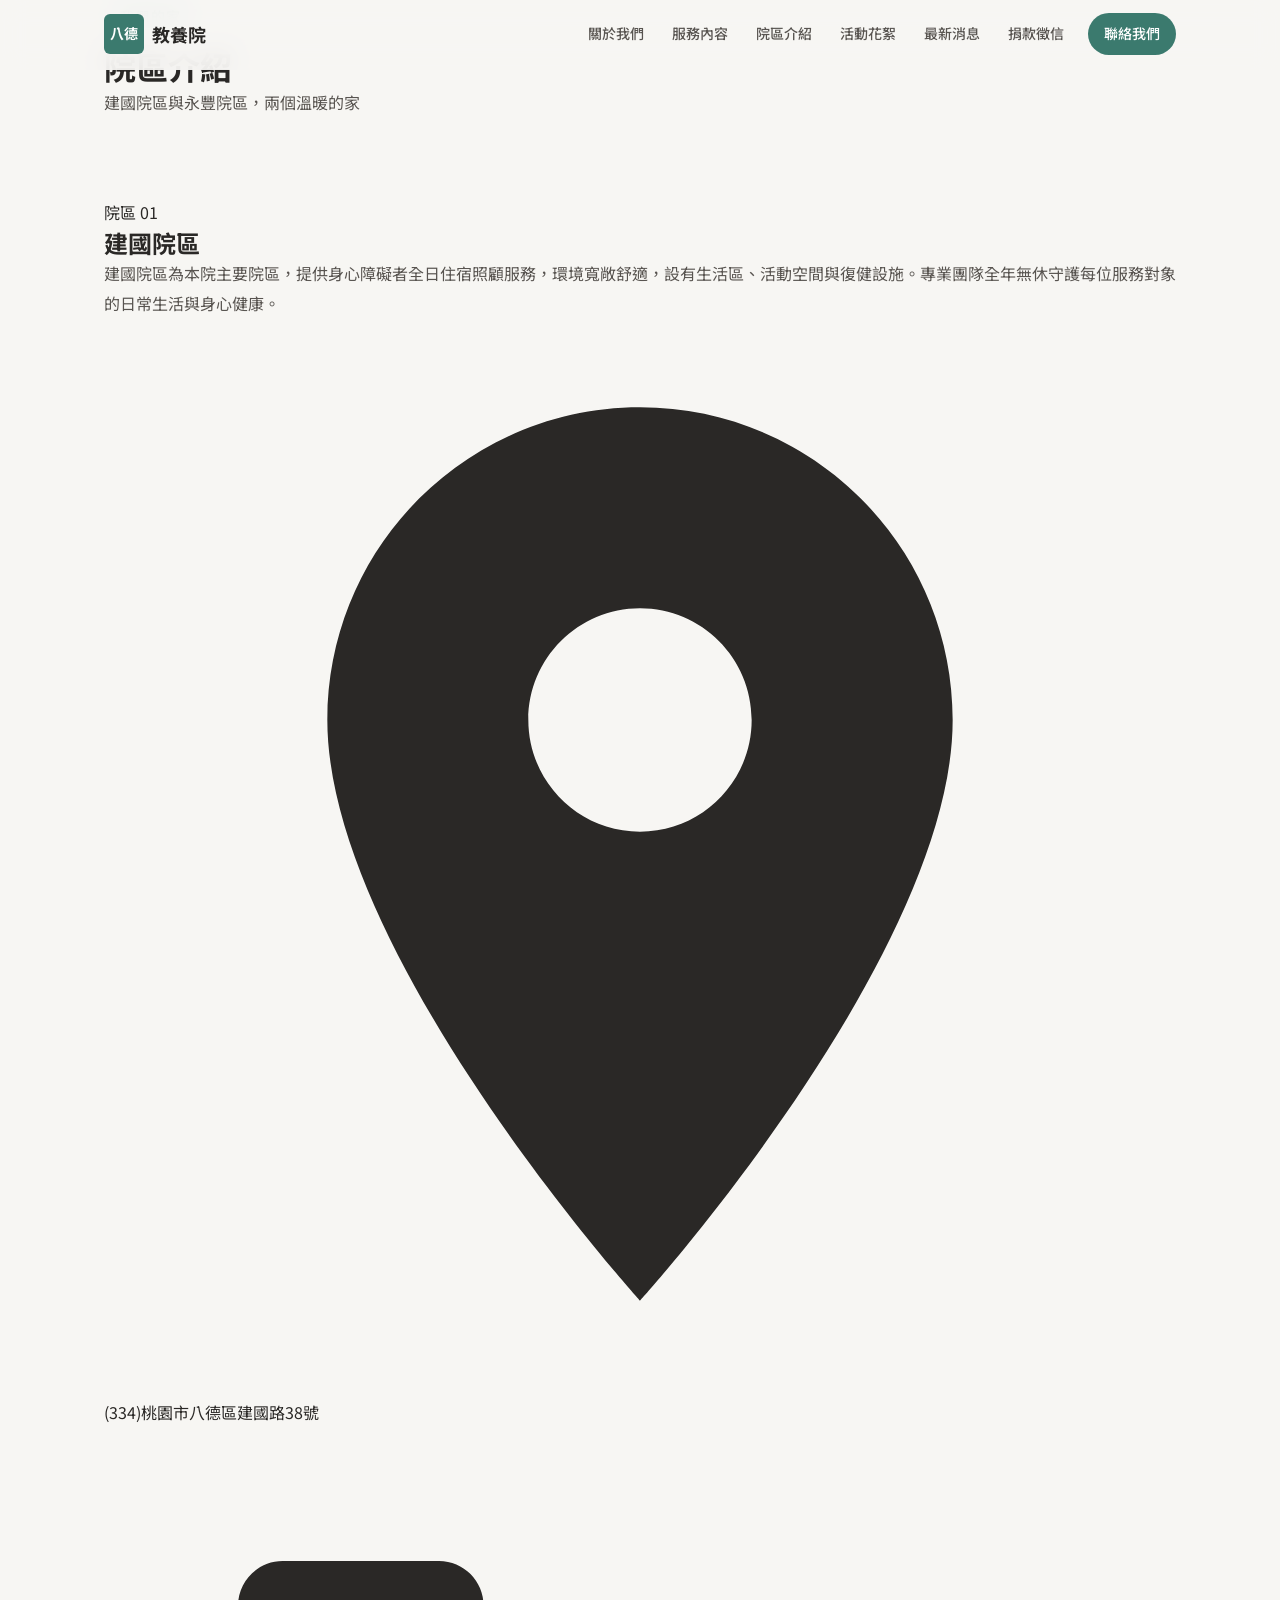
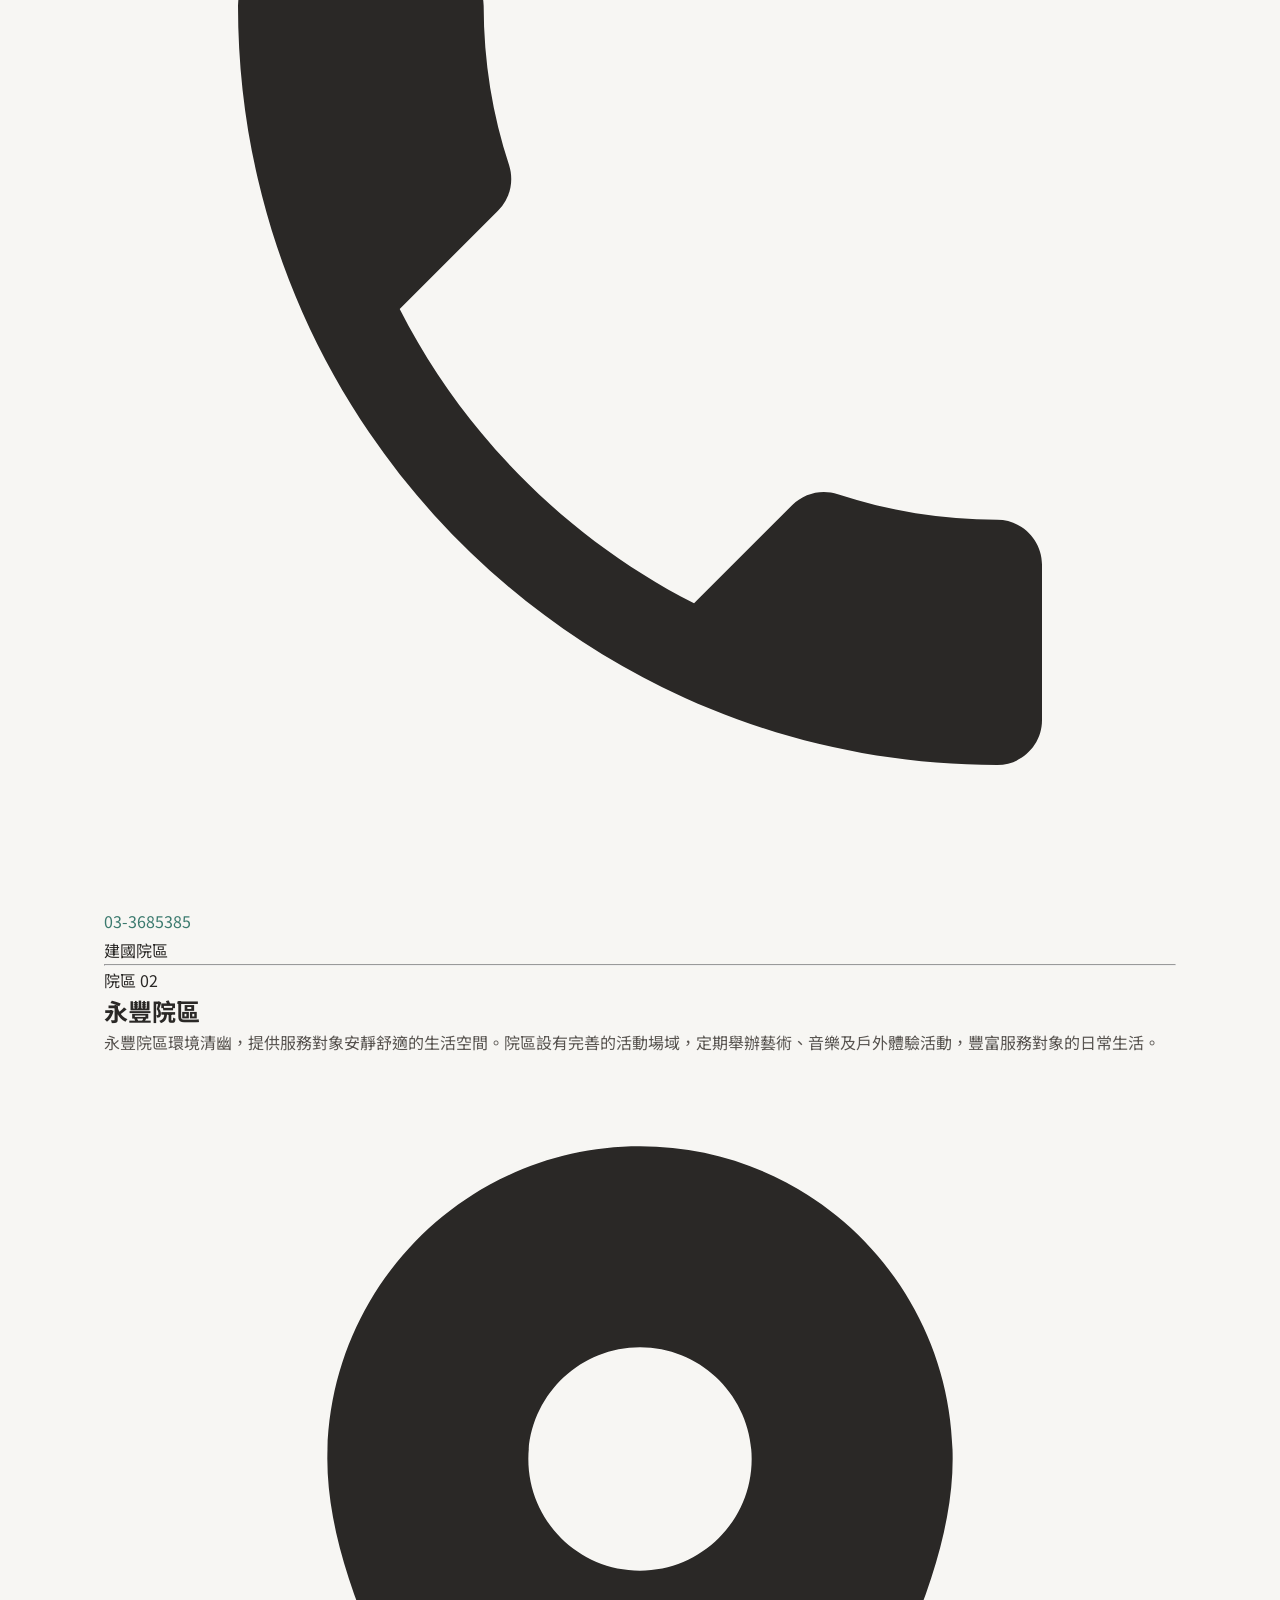
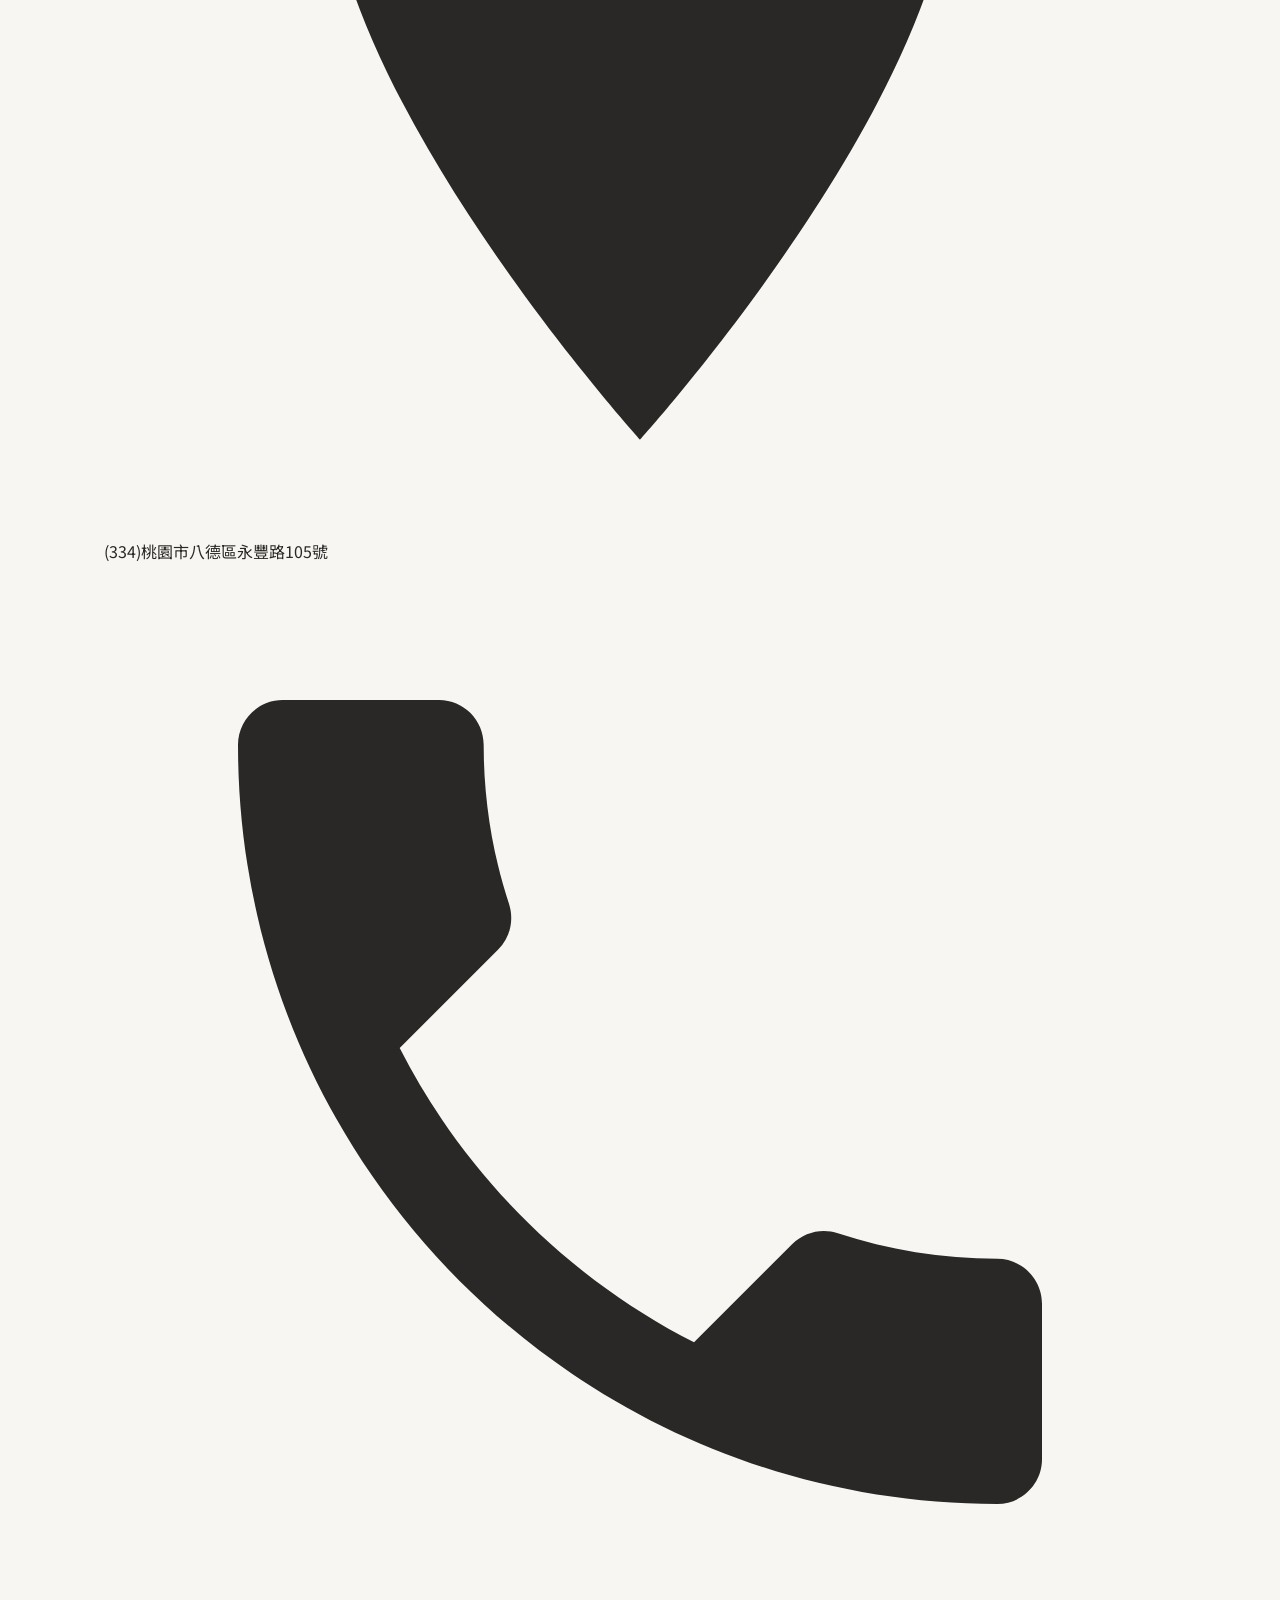
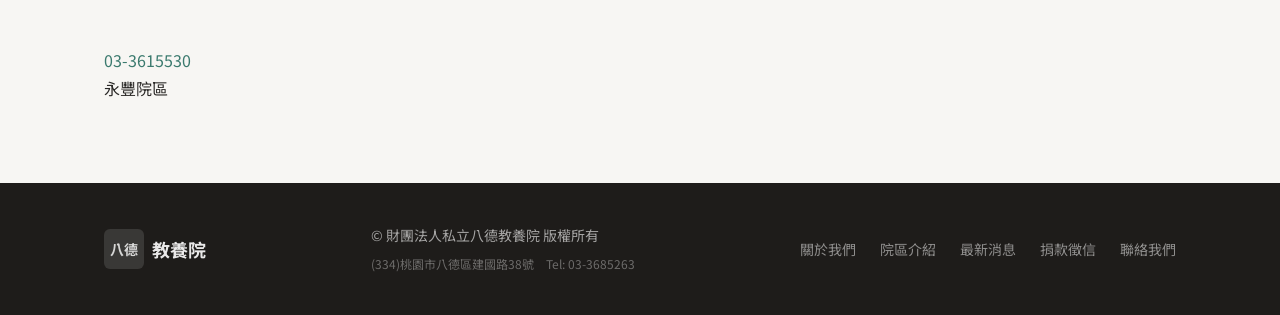
==== campus.html @ 0341d3a1 "Add files via upload v2" ====
<!DOCTYPE html>
<html lang="zh-Hant-TW">
<head>
  <meta charset="UTF-8" />
  <meta name="viewport" content="width=device-width, initial-scale=1.0" />
  <meta name="description" content="八德教養院院區介紹 — 建國院區與永豐院區，提供身心障礙者安全舒適的生活環境。" />
  <title>院區介紹 — 八德教養院</title>
  <link rel="stylesheet" href="style.css" />
  <link rel="preconnect" href="https://fonts.googleapis.com" />
  <link rel="preconnect" href="https://fonts.gstatic.com" crossorigin />
  <link href="https://fonts.googleapis.com/css2?family=Noto+Sans+TC:wght@400;500;700&family=Noto+Serif+TC:wght@400;600&display=swap" rel="stylesheet" />
</head>
<body>

  <a href="#main" class="skip-link">跳過導覽，進入主要內容</a>

  <!-- ── 導覽列 ── -->
  <header class="site-header" id="site-header">
    <div class="container header-inner">
      <a href="index.html" class="logo" aria-label="八德教養院首頁">
        <span class="logo-mark" aria-hidden="true">八德</span>
        <span class="logo-text">教養院</span>
      </a>
      <nav class="main-nav" id="main-nav" aria-label="主要導覽">
        <a href="index.html#about">關於我們</a>
        <a href="index.html#services">服務內容</a>
        <a href="campus.html" class="nav-active">院區介紹</a>
        <a href="gallery.html">活動花絮</a>
        <a href="news.html">最新消息</a>
        <a href="donate.html">捐款徵信</a>
        <a href="index.html#contact" class="nav-cta">聯絡我們</a>
      </nav>
      <button class="menu-toggle" id="menu-toggle" aria-label="開啟選單" aria-expanded="false" aria-controls="mobile-menu">
        <svg class="icon-menu" viewBox="0 0 22 16" fill="none" aria-hidden="true">
          <rect x="0" y="0"  width="22" height="2" rx="1" fill="currentColor"/>
          <rect x="0" y="7"  width="22" height="2" rx="1" fill="currentColor"/>
          <rect x="0" y="14" width="22" height="2" rx="1" fill="currentColor"/>
        </svg>
        <svg class="icon-close" viewBox="0 0 16 16" fill="none" aria-hidden="true">
          <line x1="1" y1="1" x2="15" y2="15" stroke="currentColor" stroke-width="2" stroke-linecap="round"/>
          <line x1="15" y1="1" x2="1" y2="15" stroke="currentColor" stroke-width="2" stroke-linecap="round"/>
        </svg>
      </button>
    </div>
    <div class="mobile-menu" id="mobile-menu" aria-hidden="true">
      <nav aria-label="手機版導覽">
        <a href="index.html#about">關於我們</a>
        <a href="index.html#services">服務內容</a>
        <a href="campus.html">院區介紹</a>
        <a href="gallery.html">活動花絮</a>
        <a href="news.html">最新消息</a>
        <a href="donate.html">捐款徵信</a>
        <a href="index.html#contact">聯絡我們</a>
      </nav>
    </div>
  </header>

  <main id="main">

    <!-- ── 頁首 Banner ── -->
    <div class="page-banner">
      <div class="container">
        <span class="section-eyebrow">我們的家</span>
        <h1 class="page-banner-title">院區介紹</h1>
        <p class="page-banner-desc">建國院區與永豐院區，兩個溫暖的家</p>
      </div>
    </div>

    <!-- ── 院區列表（動態載入）── -->
    <section class="section" id="campus-section" aria-label="院區介紹">
      <div class="container">
        <div id="campus-list">
          <!-- 由 JS 從 data/campus.json 載入 -->
          <div class="campus-loading">資料載入中⋯</div>
        </div>
      </div>
    </section>

  </main>

  <footer class="site-footer" role="contentinfo">
    <div class="container footer-inner">
      <div class="footer-brand">
        <span class="logo-mark" aria-hidden="true">八德</span>
        <span class="logo-text">教養院</span>
      </div>
      <div class="footer-info">
        <p>© 財團法人私立八德教養院 版權所有</p>
        <p class="footer-note">(334)桃園市八德區建國路38號　Tel: 03-3685263</p>
      </div>
      <div class="footer-links">
        <a href="index.html#about">關於我們</a>
        <a href="campus.html">院區介紹</a>
        <a href="news.html">最新消息</a>
        <a href="donate.html">捐款徵信</a>
        <a href="index.html#contact">聯絡我們</a>
      </div>
    </div>
  </footer>

  <script src="script.js"></script>
  <script src="js/campus.js"></script>
</body>
</html>
---- style.css ----
/* ============================================================
   八德教養院 官方形象網站
   style.css — 主要樣式表
   ============================================================ */

/* ---- CSS 設計令牌 ---- */
:root {
  /* 主色系：溫暖藍綠 + 暖灰 */
  --color-primary:      #3B7A6E;   /* 主色：深靜綠 */
  --color-primary-dk:   #2C5F56;   /* 深一階 */
  --color-primary-lt:   #EAF4F2;   /* 淺底色 */
  --color-accent:       #5B8FA8;   /* 輔助藍 */
  --color-accent-lt:    #EBF4F8;   /* 輔助藍淺 */
  --color-warm:         #C97D4E;   /* 暖橙點綴 */
  --color-warm-lt:      #FDF0E8;   /* 暖橙淺 */

  /* 中性色 */
  --gray-50:   #F9F8F6;
  --gray-100:  #F2F0EC;
  --gray-200:  #E5E2DC;
  --gray-300:  #CCC9C1;
  --gray-400:  #A09C93;
  --gray-500:  #797570;
  --gray-600:  #524F4A;
  --gray-700:  #353330;
  --gray-800:  #1E1C1A;

  /* 語義色 */
  --bg-page:     #F7F6F3;
  --bg-surface:  #FFFFFF;
  --text-main:   #2A2826;
  --text-sub:    #585450;
  --text-muted:  #8E8A84;
  --text-on-primary: #FFFFFF;
  --border:      #E3E0D9;
  --border-dk:   #CCC8C0;

  /* 排版 */
  --font-sans:  'Noto Sans TC', 'Microsoft JhengHei', sans-serif;
  --font-serif: 'Noto Serif TC', serif;

  --size-xs:   0.75rem;   /* 12px */
  --size-sm:   0.875rem;  /* 14px */
  --size-base: 1rem;      /* 16px */
  --size-md:   1.125rem;  /* 18px */
  --size-lg:   1.375rem;  /* 22px */
  --size-xl:   1.75rem;   /* 28px */
  --size-2xl:  2.25rem;   /* 36px */
  --size-3xl:  3rem;      /* 48px */
  --size-hero: clamp(2.5rem, 6vw, 4rem);

  /* 間距 */
  --space-1: 0.25rem;
  --space-2: 0.5rem;
  --space-3: 0.75rem;
  --space-4: 1rem;
  --space-6: 1.5rem;
  --space-8: 2rem;
  --space-10: 2.5rem;
  --space-12: 3rem;
  --space-16: 4rem;
  --space-20: 5rem;
  --space-24: 6rem;

  /* 圓角 */
  --radius-sm:  6px;
  --radius-md:  12px;
  --radius-lg:  20px;
  --radius-xl:  28px;

  /* 陰影 */
  --shadow-sm: 0 1px 3px rgba(0,0,0,0.07), 0 1px 2px rgba(0,0,0,0.04);
  --shadow-md: 0 4px 12px rgba(0,0,0,0.08), 0 2px 4px rgba(0,0,0,0.05);
  --shadow-lg: 0 8px 24px rgba(0,0,0,0.10), 0 4px 8px rgba(0,0,0,0.06);

  /* 動畫 */
  --transition: 0.2s ease;
  --transition-slow: 0.4s ease;
}

/* ---- Reset & Base ---- */
*, *::before, *::after {
  box-sizing: border-box;
  margin: 0;
  padding: 0;
}

html {
  scroll-behavior: smooth;
  font-size: 16px;
  -webkit-text-size-adjust: 100%;
}

body {
  font-family: var(--font-sans);
  font-size: var(--size-base);
  line-height: 1.8;
  color: var(--text-main);
  background-color: var(--bg-page);
  -webkit-font-smoothing: antialiased;
}

img {
  max-width: 100%;
  height: auto;
  display: block;
}

a {
  color: var(--color-primary);
  text-decoration: none;
  transition: color var(--transition);
}

a:hover {
  color: var(--color-primary-dk);
}

h1, h2, h3, h4 {
  font-family: var(--font-sans);
  font-weight: 700;
  line-height: 1.35;
  color: var(--text-main);
}

p {
  color: var(--text-sub);
  line-height: 1.85;
}

/* ---- Skip Link (Accessibility) ---- */
.skip-link {
  position: absolute;
  top: -100%;
  left: var(--space-4);
  background: var(--color-primary);
  color: white;
  padding: var(--space-2) var(--space-4);
  border-radius: var(--radius-sm);
  z-index: 9999;
  font-size: var(--size-sm);
}

.skip-link:focus {
  top: var(--space-4);
}

/* ---- Layout Container ---- */
.container {
  width: 100%;
  max-width: 1120px;
  margin: 0 auto;
  padding: 0 var(--space-6);
}

/* ---- Section 共用 ---- */
.section {
  padding: var(--space-20) 0;
}

.section-header {
  text-align: center;
  margin-bottom: var(--space-12);
}

.section-eyebrow {
  display: inline-block;
  font-size: var(--size-sm);
  font-weight: 500;
  letter-spacing: 0.1em;
  color: var(--color-primary);
  background: var(--color-primary-lt);
  padding: var(--space-1) var(--space-4);
  border-radius: 100px;
  margin-bottom: var(--space-3);
}

.section-header h2 {
  font-size: var(--size-2xl);
  color: var(--text-main);
  margin-bottom: var(--space-3);
}

.section-desc {
  font-size: var(--size-md);
  color: var(--text-muted);
  max-width: 560px;
  margin: 0 auto;
}

/* ---- 按鈕 ---- */
.btn {
  display: inline-flex;
  align-items: center;
  justify-content: center;
  gap: var(--space-2);
  padding: var(--space-3) var(--space-8);
  border-radius: 100px;
  font-family: var(--font-sans);
  font-size: var(--size-base);
  font-weight: 500;
  line-height: 1;
  cursor: pointer;
  border: 2px solid transparent;
  transition: all var(--transition);
  white-space: nowrap;
  text-decoration: none;
}

.btn--primary {
  background: var(--color-primary);
  color: var(--text-on-primary);
  border-color: var(--color-primary);
}

.btn--primary:hover {
  background: var(--color-primary-dk);
  border-color: var(--color-primary-dk);
  color: var(--text-on-primary);
  transform: translateY(-1px);
  box-shadow: var(--shadow-md);
}

.btn--outline {
  background: transparent;
  color: var(--color-primary);
  border-color: var(--color-primary);
}

.btn--outline:hover {
  background: var(--color-primary-lt);
  color: var(--color-primary-dk);
}

/* ---- Fade-in 動畫調整：無 JS 時預設降級依然看得到畫面 ---- */
.fade-in {
  opacity: 1;
  transform: translateY(0);
  transition: opacity 0.6s cubic-bezier(0.16, 1, 0.3, 1), transform 0.6s cubic-bezier(0.16, 1, 0.3, 1);
}

/* 當 JS 順利載入時，會由 JS 加上監聽控制 */
.js-enabled .fade-in {
  opacity: 0;
  transform: translateY(20px);
}

.js-enabled .fade-in.is-visible {
  opacity: 1;
  transform: translateY(0);
}

@media (prefers-reduced-motion: reduce) {
  .fade-in, .js-enabled .fade-in {
    opacity: 1 !important;
    transform: none !important;
    transition: none !important;
  }
}

/* ============================================================
   導覽列
   ============================================================ */
.site-header {
  position: fixed;
  top: 0;
  left: 0;
  right: 0;
  z-index: 100;
  background: rgba(247, 246, 243, 0.92);
  backdrop-filter: blur(12px);
  -webkit-backdrop-filter: blur(12px);
  border-bottom: 1px solid transparent;
  transition: border-color var(--transition), box-shadow var(--transition);
}

.site-header.scrolled {
  border-bottom-color: var(--border);
  box-shadow: var(--shadow-sm);
}

.header-inner {
  display: flex;
  align-items: center;
  justify-content: space-between;
  height: 68px;
}

/* Logo */
.logo {
  display: flex;
  align-items: center;
  gap: var(--space-2);
  text-decoration: none;
}

.logo-mark {
  display: flex;
  align-items: center;
  justify-content: center;
  width: 40px;
  height: 40px;
  background: var(--color-primary);
  color: white;
  font-size: 14px;
  font-weight: 700;
  border-radius: var(--radius-sm);
  flex-shrink: 0;
  letter-spacing: 0.02em;
}

.logo-text {
  font-size: var(--size-md);
  font-weight: 700;
  color: var(--text-main);
}

/* 桌機導覽 */
.main-nav {
  display: flex;
  align-items: center;
  gap: var(--space-1);
}

.main-nav a {
  font-size: var(--size-sm);
  font-weight: 500;
  color: var(--text-sub);
  padding: var(--space-2) var(--space-3);
  border-radius: var(--radius-sm);
  transition: all var(--transition);
}

.main-nav a:hover {
  color: var(--color-primary);
  background: var(--color-primary-lt);
}

.main-nav .nav-cta {
  background: var(--color-primary);
  color: white;
  padding: var(--space-2) var(--space-4);
  border-radius: 100px;
  margin-left: var(--space-2);
}

.main-nav .nav-cta:hover {
  background: var(--color-primary-dk);
  color: white;
}

/* 手機漢堡按鈕修正 */
.menu-toggle {
  display: none;
  align-items: center;
  justify-content: center;
  width: 40px;
  height: 40px;
  background: none;
  border: none;
  cursor: pointer;
  padding: var(--space-2);
  border-radius: var(--radius-sm);
  color: var(--text-main);
  overflow: hidden;
}

.menu-toggle .icon-menu,
.menu-toggle .icon-close {
  width: 22px;
  height: 22px;
  display: block;
  transition: opacity var(--transition), transform var(--transition);
  flex-shrink: 0;
}

.menu-toggle .icon-close {
  display: none;
}

.menu-toggle.is-open .icon-menu {
  display: none;
}

.menu-toggle.is-open .icon-close {
  display: block;
}

/* 手機版選單修正：處理 display 卡死問題 */
.mobile-menu {
  display: block; 
  background: var(--bg-page);
  border-top: 1px solid var(--border);
  padding: 0; 
  overflow: hidden;
  max-height: 0;
  opacity: 0;
  transition: max-height 0.35s cubic-bezier(0.16, 1, 0.3, 1), padding 0.2s ease, opacity 0.2s ease;
}

.mobile-menu.is-open {
  max-height: 400px;
  padding: var(--space-4) 0;
  opacity: 1;
}

.mobile-menu nav {
  display: flex;
  flex-direction: column;
  padding: 0 var(--space-6);
}

.mobile-menu nav a {
  font-size: var(--size-md);
  font-weight: 500;
  color: var(--text-sub);
  padding: var(--space-3) 0;
  border-bottom: 1px solid var(--border);
  transition: color var(--transition);
}

.mobile-menu nav a:last-child {
  border-bottom: none;
}

.mobile-menu nav a:hover {
  color: var(--color-primary);
}

/* ============================================================
   Hero 區塊
   ============================================================ */
.hero {
  position: relative;
  min-height: 100svh;
  min-height: 100vh;
  display: flex;
  align-items: center;
  overflow: hidden;
  background: var(--bg-page);
  padding-top: 68px;
}

/* 背景裝飾圓 */
.hero-bg {
  position: absolute;
  inset: 0;
  pointer-events: none;
  overflow: hidden;
}

.hero-circle {
  position: absolute;
  border-radius: 50%;
  opacity: 0.07;
}

.hero-circle--1 {
  width: 640px;
  height: 640px;
  background: var(--color-primary);
  top: -160px;
  right: -120px;
}

.hero-circle--2 {
  width: 400px;
  height: 400px;
  background: var(--color-accent);
  bottom: -80px;
  left: -80px;
}

.hero-circle--3 {
  width: 200px;
  height: 200px;
  background: var(--color-warm);
  top: 40%;
  left: 60%;
  opacity: 0.05;
}

.hero-content {
  position: relative;
  z-index: 1;
  text-align: center;
  padding: var(--space-16) var(--space-6);
  width: 100%;
}

.hero-badge {
  display: inline-block;
  font-size: var(--size-sm);
  font-weight: 500;
  color: var(--color-primary);
  background: var(--color-primary-lt);
  border: 1px solid rgba(59, 122, 110, 0.2);
  padding: var(--space-1) var(--space-4);
  border-radius: 100px;
  margin-bottom: var(--space-6);
  letter-spacing: 0.05em;
}

.hero-title {
  font-family: var(--font-serif);
  font-size: var(--size-hero);
  font-weight: 600;
  color: var(--text-main);
  margin-bottom: var(--space-6);
  letter-spacing: 0.08em;
}

.hero-subtitle {
  font-size: clamp(var(--size-md), 2.5vw, var(--size-xl));
  color: var(--text-sub);
  line-height: 1.8;
  max-width: 560px;
  margin: 0 auto var(--space-10);
}

.hero-actions {
  display: flex;
  gap: var(--space-4);
  justify-content: center;
  flex-wrap: wrap;
}

.hero-actions .btn {
  font-size: var(--size-md);
  padding: var(--space-4) var(--space-10);
}

/* 向下滾動提示 */
.hero-scroll-hint {
  position: absolute;
  bottom: var(--space-8);
  left: 50%;
  transform: translateX(-50%);
}

.hero-scroll-hint span {
  display: block;
  width: 26px;
  height: 42px;
  border: 2px solid var(--gray-300);
  border-radius: 13px;
  position: relative;
}

.hero-scroll-hint span::after {
  content: '';
  position: absolute;
  top: 6px;
  left: 50%;
  transform: translateX(-50%);
  width: 4px;
  height: 8px;
  background: var(--gray-400);
  border-radius: 2px;
  animation: scrollHint 1.8s ease-in-out infinite;
}

@keyframes scrollHint {
  0%, 100% { top: 6px; opacity: 1; }
  80% { top: 22px; opacity: 0; }
}

/* ============================================================
   關於我們
   ============================================================ */
.section--about {
  background: var(--bg-surface);
}

.about-layout {
  display: grid;
  grid-template-columns: 1fr 320px;
  gap: var(--space-16);
  align-items: start;
}

.about-text p {
  font-size: var(--size-md);
  margin-bottom: var(--space-4);
  color: var(--text-sub);
}

.about-lead {
  font-size: var(--size-lg) !important;
  color: var(--text-main) !important;
  font-weight: 500;
  line-height: 1.7;
  margin-bottom: var(--space-6) !important;
}

.about-stats {
  display: flex;
  flex-direction: column;
  gap: var(--space-4);
}

.stat-card {
  background: var(--color-primary-lt);
  border: 1px solid rgba(59, 122, 110, 0.15);
  border-radius: var(--radius-md);
  padding: var(--space-6);
  text-align: center;
}

.stat-number {
  font-family: var(--font-serif);
  font-size: var(--size-xl);
  font-weight: 600;
  color: var(--color-primary);
  line-height: 1.2;
  margin-bottom: var(--space-1);
}

.stat-label {
  font-size: var(--size-sm);
  color: var(--text-muted);
  font-weight: 500;
}

/* ============================================================
   服務內容
   ============================================================ */
.section--services {
  background: var(--bg-page);
}

.services-grid {
  display: grid;
  grid-template-columns: repeat(3, 1fr);
  gap: var(--space-6);
}

.service-card {
  background: var(--bg-surface);
  border: 1px solid var(--border);
  border-radius: var(--radius-lg);
  padding: var(--space-8);
  transition: all var(--transition-slow);
}

.service-card:hover {
  border-color: var(--color-primary);
  box-shadow: var(--shadow-md);
  transform: translateY(-3px);
}

.service-icon {
  width: 52px;
  height: 52px;
  color: var(--color-primary);
  margin-bottom: var(--space-4);
}

.service-icon svg {
  width: 100%;
  height: 100%;
}

.service-card h3 {
  font-size: var(--size-md);
  font-weight: 700;
  color: var(--text-main);
  margin-bottom: var(--space-3);
}

.service-card p {
  font-size: var(--size-sm);
  color: var(--text-muted);
  line-height: 1.8;
}

/* ============================================================
   我們重視的事
   ============================================================ */
.section--values {
  background: var(--color-primary);
  color: white;
}

.section--values .section-eyebrow {
  background: rgba(255,255,255,0.15);
  color: rgba(255,255,255,0.9);
}

.section--values .section-header h2 {
  color: white;
}

.values-grid {
  display: grid;
  grid-template-columns: repeat(2, 1fr);
  gap: var(--space-4);
}

.value-item {
  display: flex;
  gap: var(--space-6);
  padding: var(--space-8);
  border-radius: var(--radius-md);
  background: rgba(255,255,255,0.06);
  border: 1px solid rgba(255,255,255,0.1);
  transition: background var(--transition);
}

.value-item:hover {
  background: rgba(255,255,255,0.1);
}

.value-num {
  font-family: var(--font-serif);
  font-size: 2.5rem;
  font-weight: 600;
  color: rgba(255,255,255,0.2);
  line-height: 1;
  flex-shrink: 0;
  width: 56px;
}

.value-content h3 {
  font-size: var(--size-md);
  font-weight: 700;
  color: white;
  margin-bottom: var(--space-3);
}

.value-content p {
  font-size: var(--size-sm);
  color: rgba(255,255,255,0.75);
  line-height: 1.8;
}

/* ============================================================
   環境與活動（圖片展示）
   ============================================================ */
.section--gallery {
  background: var(--bg-surface);
}

.gallery-grid {
  display: grid;
  grid-template-columns: repeat(3, 1fr);
  grid-template-rows: auto auto;
  gap: var(--space-4);
}

.gallery-item {
  border-radius: var(--radius-md);
  overflow: hidden;
  position: relative;
}

.gallery-item--large {
  grid-column: span 2;
  grid-row: span 1;
}

/* Placeholder */
.photo-placeholder {
  width: 100%;
  aspect-ratio: 4/3;
  background: var(--gray-100);
  border: 2px dashed var(--gray-300);
  display: flex;
  flex-direction: column;
  align-items: center;
  justify-content: center;
  color: var(--text-muted);
  font-size: var(--size-sm);
  font-weight: 500;
  border-radius: var(--radius-md);
  transition: all var(--transition);
}

.gallery-item--large .photo-placeholder {
  aspect-ratio: 16/9;
}

.photo-placeholder:hover {
  background: var(--gray-200);
  border-color: var(--gray-400);
}

/* 替換為 img 後的樣式 */
.gallery-item img {
  width: 100%;
  height: 100%;
  object-fit: cover;
  display: block;
  transition: transform 0.5s ease;
}

.gallery-item:hover img {
  transform: scale(1.04);
}

.gallery-note {
  text-align: center;
  font-size: var(--size-sm);
  color: var(--text-muted);
  margin-top: var(--space-6);
}

/* ============================================================
   最新消息
   ============================================================ */
.section--news {
  background: var(--bg-page);
}

.news-list {
  display: flex;
  flex-direction: column;
  gap: 0;
  max-width: 800px;
  margin: 0 auto;
  border: 1px solid var(--border);
  border-radius: var(--radius-lg);
  overflow: hidden;
  background: var(--bg-surface);
}

.news-item {
  display: grid;
  grid-template-columns: 120px 1fr 40px;
  align-items: center;
  gap: var(--space-6);
  padding: var(--space-6) var(--space-8);
  border-bottom: 1px solid var(--border);
  transition: background var(--transition);
  cursor: pointer;
}

.news-item:last-child {
  border-bottom: none;
}

.news-item:hover {
  background: var(--gray-50);
}

.news-meta {
  display: flex;
  flex-direction: column;
  gap: var(--space-2);
}

.news-meta time {
  font-size: var(--size-sm);
  color: var(--text-muted);
  font-weight: 500;
}

.news-tag {
  display: inline-block;
  font-size: 11px;
  font-weight: 700;
  color: var(--color-primary);
  background: var(--color-primary-lt);
  padding: 2px var(--space-2);
  border-radius: var(--radius-sm);
  letter-spacing: 0.05em;
  width: fit-content;
}

.news-body h3 {
  font-size: var(--size-base);
  font-weight: 700;
  color: var(--text-main);
  margin-bottom: var(--space-1);
}

.news-body p {
  font-size: var(--size-sm);
  color: var(--text-muted);
  line-height: 1.7;

  display: -webkit-box;
  -webkit-line-clamp: 2;
  -webkit-box-orient: vertical;
  overflow: hidden;
}

.news-arrow {
  color: var(--gray-300);
  font-size: var(--size-lg);
  transition: all var(--transition);
}

.news-item:hover .news-arrow {
  color: var(--color-primary);
  transform: translateX(4px);
}

/* ============================================================
   聯絡我們
   ============================================================ */
.section--contact {
  background: var(--bg-surface);
}

.contact-layout {
  display: grid;
  grid-template-columns: 1fr 1fr;
  gap: var(--space-12);
  align-items: start;
}

.contact-info {
  display: flex;
  flex-direction: column;
  gap: var(--space-6);
}

.contact-item {
  display: flex;
  gap: var(--space-4);
  align-items: flex-start;
}

.contact-icon {
  width: 44px;
  height: 44px;
  background: var(--color-primary-lt);
  color: var(--color-primary);
  border-radius: var(--radius-md);
  display: flex;
  align-items: center;
  justify-content: center;
  flex-shrink: 0;
}

.contact-icon svg {
  width: 22px;
  height: 22px;
}

.contact-label {
  font-size: var(--size-xs);
  font-weight: 700;
  color: var(--text-muted);
  letter-spacing: 0.08em;
  text-transform: uppercase;
  margin-bottom: var(--space-1);
}

.contact-value {
  font-size: var(--size-base);
  color: var(--text-main);
  font-weight: 500;
}

.contact-value a {
  color: var(--text-main);
  font-weight: 500;
}

.contact-value a:hover {
  color: var(--color-primary);
}

/* 地圖樣式 */
.map-placeholder {
  background: var(--gray-100);
  border: 1px solid var(--border);
  border-radius: var(--radius-lg);
  overflow: hidden;
  height: 360px;
}

.map-placeholder iframe {
  width: 100%;
  height: 100%;
  border: none;
  display: block;
}

/* ============================================================
   Footer
   ============================================================ */
.site-footer {
  background: var(--gray-800);
  color: rgba(255,255,255,0.7);
  padding: var(--space-10) 0;
}

.footer-inner {
  display: flex;
  align-items: center;
  justify-content: space-between;
  gap: var(--space-6);
  flex-wrap: wrap;
}

.footer-brand {
  display: flex;
  align-items: center;
  gap: var(--space-2);
}

.site-footer .logo-mark {
  background: rgba(255,255,255,0.12);
  color: rgba(255,255,255,0.8);
}

.site-footer .logo-text {
  color: rgba(255,255,255,0.9);
}

.footer-info p {
  font-size: var(--size-sm);
  color: rgba(255,255,255,0.6);
  margin: 0;
}

.footer-note {
  font-size: var(--size-xs) !important;
  color: rgba(255,255,255,0.35) !important;
  margin-top: var(--space-1) !important;
}

.footer-links {
  display: flex;
  gap: var(--space-6);
}

.footer-links a {
  font-size: var(--size-sm);
  color: rgba(255,255,255,0.5);
  transition: color var(--transition);
}

.footer-links a:hover {
  color: rgba(255,255,255,0.9);
}

/* ============================================================
   手機版響應式
   ============================================================ */

/* Tablet（≤1024px） */
@media (max-width: 1024px) {
  .services-grid {
    grid-template-columns: repeat(2, 1fr);
  }

  .about-layout {
    grid-template-columns: 1fr;
    gap: var(--space-10);
  }

  .about-stats {
    flex-direction: row;
    flex-wrap: wrap;
  }

  .stat-card {
    flex: 1;
    min-width: 140px;
  }
}

/* Mobile（≤768px） */
@media (max-width: 768px) {
  .main-nav {
    display: none;
  }

  .menu-toggle {
    display: flex;
  }

  .section {
    padding: var(--space-16) 0;
  }

  .section-header {
    margin-bottom: var(--space-8);
  }

  .section-header h2 {
    font-size: var(--size-xl);
  }

  .hero-content {
    padding: var(--space-12) var(--space-4);
  }

  .hero-title {
    font-size: 2.5rem;
  }

  .hero-subtitle {
    font-size: var(--size-base);
  }

  .hero-actions .btn {
    padding: var(--space-3) var(--space-8);
    font-size: var(--size-base);
  }

  .hero-circle--1 {
    width: 300px;
    height: 300px;
    top: -60px;
    right: -60px;
  }

  .services-grid {
    grid-template-columns: 1fr;
    gap: var(--space-4);
  }

  .service-card {
    padding: var(--space-6);
  }

  .values-grid {
    grid-template-columns: 1fr;
    gap: var(--space-3);
  }

  .value-item {
    gap: var(--space-4);
    padding: var(--space-6);
  }

  .value-num {
    font-size: 2rem;
    width: 44px;
  }

  .gallery-grid {
    grid-template-columns: repeat(2, 1fr);
    gap: var(--space-3);
  }

  .gallery-item--large {
    grid-column: span 2;
  }

  .news-item {
    grid-template-columns: 1fr;
    gap: var(--space-3);
    padding: var(--space-5) var(--space-6);
  }

  .news-arrow {
    display: none;
  }

  .contact-layout {
    grid-template-columns: 1fr;
    gap: var(--space-8);
  }

  .map-placeholder {
    height: 280px;
  }

  .footer-inner {
    flex-direction: column;
    align-items: flex-start;
    gap: var(--space-4);
  }

  .footer-links {
    gap: var(--space-4);
  }

  .mobile-br {
    display: none;
  }
}

/* 超小螢幕（≤400px） */
@media (max-width: 400px) {
  .container {
    padding: 0 var(--space-4);
  }

  .hero-title {
    font-size: 2rem;
    letter-spacing: 0.05em;
  }

  .hero-actions {
    flex-direction: column;
    align-items: center;
  }

  .hero-actions .btn {
    width: 100%;
    max-width: 280px;
  }

  .gallery-grid {
    grid-template-columns: 1fr;
  }

  .gallery-item--large {
    grid-column: span 1;
  }
}
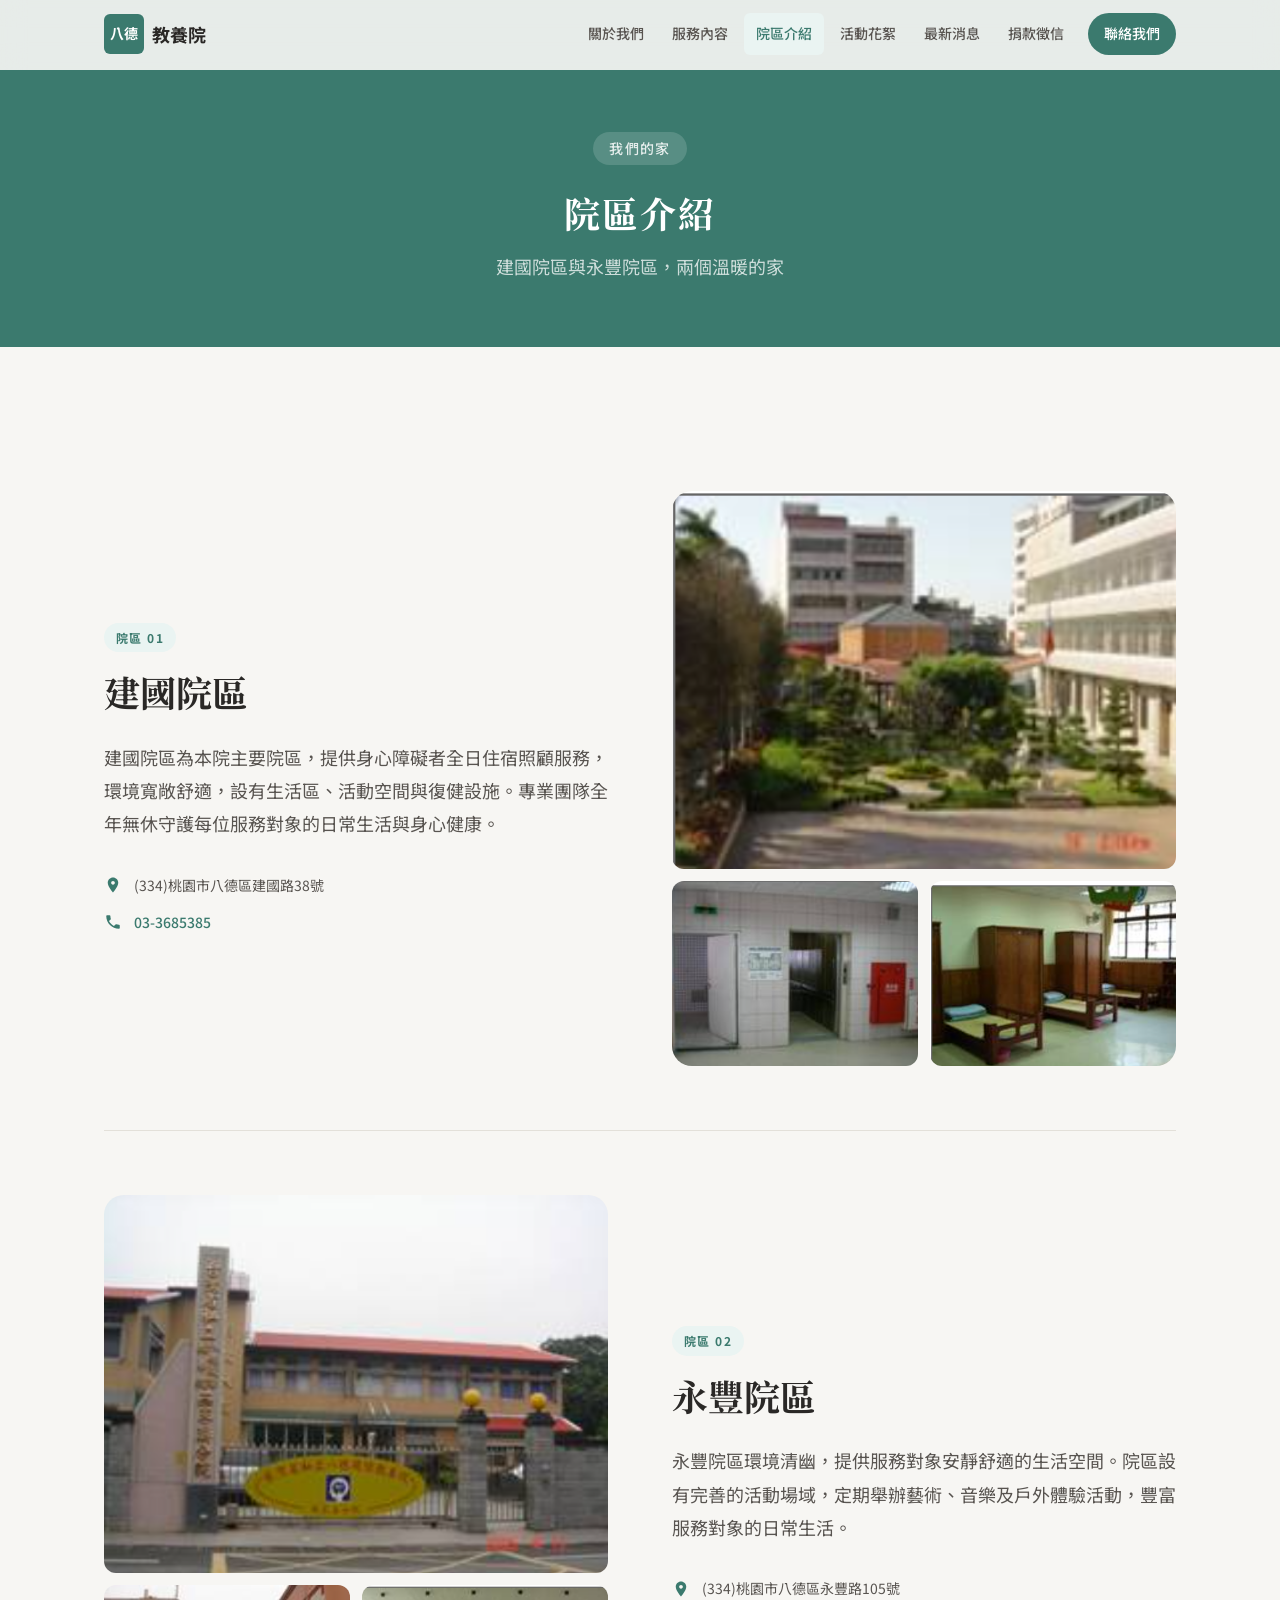
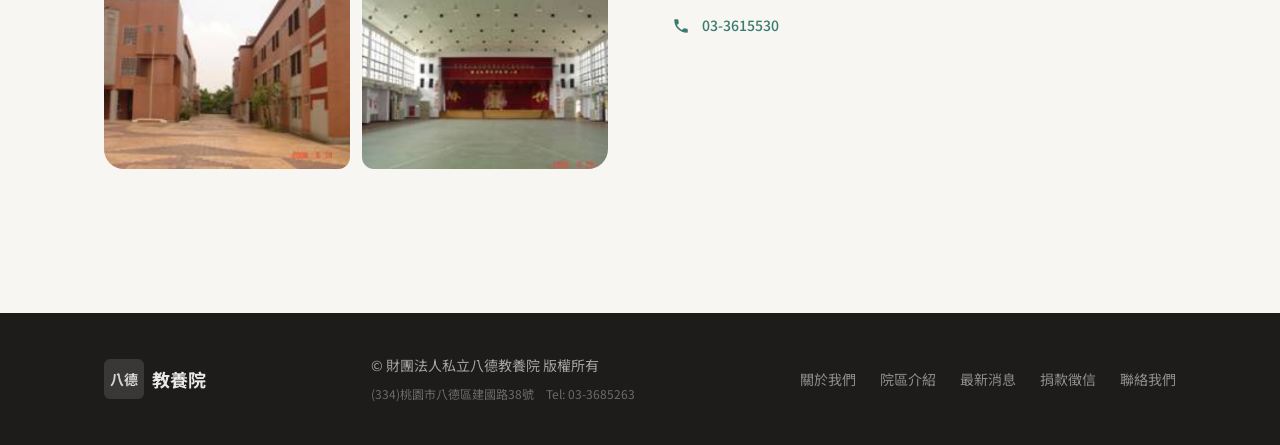
==== commit debca9cc: "Add files via upload" ====
--- a/campus.html
+++ b/campus.html
@@ -6,6 +6,7 @@
   <meta name="description" content="八德教養院院區介紹 — 建國院區與永豐院區，提供身心障礙者安全舒適的生活環境。" />
   <title>院區介紹 — 八德教養院</title>
   <link rel="stylesheet" href="style.css" />
+  <link rel="stylesheet" href="style-extra.css" />
   <link rel="preconnect" href="https://fonts.googleapis.com" />
   <link rel="preconnect" href="https://fonts.gstatic.com" crossorigin />
   <link href="https://fonts.googleapis.com/css2?family=Noto+Sans+TC:wght@400;500;700&family=Noto+Serif+TC:wght@400;600&display=swap" rel="stylesheet" />
--- a/style-extra.css
+++ b/style-extra.css
@@ -0,0 +1,665 @@
+/* ============================================================
+   style-extra.css
+   新頁面擴充樣式（接在 style.css 之後，或合併至 style.css 底部）
+   ============================================================ */
+
+/* ── 導覽列：當前頁面高亮 ── */
+.main-nav .nav-active {
+  color: var(--color-primary);
+  background: var(--color-primary-lt);
+}
+
+/* ── 頁首 Banner（各子頁通用） ── */
+.page-banner {
+  background: var(--color-primary);
+  padding: calc(68px + var(--space-16)) 0 var(--space-16);
+  text-align: center;
+}
+
+.page-banner .section-eyebrow {
+  background: rgba(255,255,255,0.15);
+  color: rgba(255,255,255,0.85);
+}
+
+.page-banner-title {
+  font-family: var(--font-serif);
+  font-size: var(--size-2xl);
+  color: white;
+  margin: var(--space-3) 0 var(--space-3);
+  letter-spacing: 0.06em;
+}
+
+.page-banner-desc {
+  font-size: var(--size-md);
+  color: rgba(255,255,255,0.75);
+  margin: 0;
+}
+
+/* ── 共用：section-more 按鈕區 ── */
+.section-more {
+  text-align: center;
+  margin-top: var(--space-10);
+}
+
+/* ── 首頁：消息預覽 ── */
+.section--news-preview {
+  background: var(--bg-page);
+}
+
+.news-skeleton {
+  opacity: 0.4;
+}
+
+.skeleton-line {
+  height: 14px;
+  background: var(--gray-200);
+  border-radius: 4px;
+  margin: var(--space-2) 0;
+}
+
+.news-empty {
+  text-align: center;
+  color: var(--text-muted);
+  padding: var(--space-10);
+}
+
+/* ── 首頁：活動花絮預覽 ── */
+.section--gallery-preview {
+  background: var(--bg-surface);
+}
+
+.gallery-preview-grid {
+  display: grid;
+  grid-template-columns: repeat(4, 1fr);
+  gap: var(--space-4);
+}
+
+.gallery-preview-card {
+  display: block;
+  border-radius: var(--radius-md);
+  overflow: hidden;
+  border: 1px solid var(--border);
+  text-decoration: none;
+  transition: box-shadow var(--transition), transform var(--transition);
+  background: var(--bg-surface);
+}
+
+.gallery-preview-card:hover {
+  box-shadow: var(--shadow-md);
+  transform: translateY(-3px);
+}
+
+.gallery-preview-img {
+  aspect-ratio: 4/3;
+  overflow: hidden;
+  background: var(--gray-100);
+}
+
+.gallery-preview-img img {
+  width: 100%;
+  height: 100%;
+  object-fit: cover;
+  transition: transform 0.4s ease;
+}
+
+.gallery-preview-card:hover .gallery-preview-img img {
+  transform: scale(1.05);
+}
+
+.gallery-preview-caption {
+  padding: var(--space-3) var(--space-4);
+  display: flex;
+  flex-direction: column;
+  gap: var(--space-1);
+}
+
+.gallery-preview-caption span {
+  font-size: var(--size-sm);
+  font-weight: 700;
+  color: var(--text-main);
+}
+
+.gallery-preview-caption small {
+  font-size: var(--size-xs);
+  color: var(--text-muted);
+}
+
+.gallery-preview-placeholder {
+  grid-column: span 4;
+  text-align: center;
+  padding: var(--space-16);
+  color: var(--text-muted);
+  border: 2px dashed var(--gray-200);
+  border-radius: var(--radius-lg);
+}
+
+/* Hero 有照片時文字改白色 */
+.hero--photo .hero-badge {
+  background: rgba(255,255,255,0.2);
+  color: white;
+  border-color: rgba(255,255,255,0.3);
+}
+.hero--photo .hero-title,
+.hero--photo .hero-subtitle {
+  color: white;
+}
+.hero--photo .btn--outline {
+  color: white;
+  border-color: rgba(255,255,255,0.7);
+}
+.hero--photo .btn--outline:hover {
+  background: rgba(255,255,255,0.15);
+}
+.hero--photo .hero-scroll-hint span {
+  border-color: rgba(255,255,255,0.4);
+}
+
+/* ── 院區介紹頁 ── */
+.campus-loading,
+.campus-empty {
+  text-align: center;
+  color: var(--text-muted);
+  padding: var(--space-16);
+}
+
+.campus-block {
+  display: grid;
+  grid-template-columns: 1fr 1fr;
+  gap: var(--space-16);
+  align-items: center;
+  padding: var(--space-16) 0;
+}
+
+.campus-block--reverse {
+  direction: rtl;
+}
+
+.campus-block--reverse > * {
+  direction: ltr;
+}
+
+.campus-index {
+  display: inline-block;
+  font-size: var(--size-xs);
+  font-weight: 700;
+  letter-spacing: 0.12em;
+  color: var(--color-primary);
+  background: var(--color-primary-lt);
+  padding: var(--space-1) var(--space-3);
+  border-radius: 100px;
+  margin-bottom: var(--space-4);
+}
+
+.campus-name {
+  font-family: var(--font-serif);
+  font-size: var(--size-2xl);
+  color: var(--text-main);
+  margin-bottom: var(--space-6);
+}
+
+.campus-intro {
+  font-size: var(--size-md);
+  color: var(--text-sub);
+  line-height: 1.85;
+  margin-bottom: var(--space-8);
+}
+
+.campus-contacts {
+  display: flex;
+  flex-direction: column;
+  gap: var(--space-3);
+}
+
+.campus-contact-item {
+  display: flex;
+  align-items: center;
+  gap: var(--space-3);
+  font-size: var(--size-sm);
+  color: var(--text-sub);
+}
+
+.campus-contact-item a {
+  color: var(--color-primary);
+  font-weight: 500;
+}
+
+.campus-contact-icon {
+  width: 18px;
+  height: 18px;
+  color: var(--color-primary);
+  flex-shrink: 0;
+}
+
+/* 照片格 */
+.campus-photos {
+  display: grid;
+  gap: var(--space-3);
+  border-radius: var(--radius-lg);
+  overflow: hidden;
+}
+
+.campus-photos--1 {
+  grid-template-columns: 1fr;
+}
+
+.campus-photos--2 {
+  grid-template-columns: 1fr 1fr;
+}
+
+.campus-photos--3 {
+  grid-template-columns: 1fr 1fr;
+  grid-template-rows: auto auto;
+}
+
+.campus-photos--3 .campus-photo-item:first-child {
+  grid-column: span 2;
+}
+
+.campus-photo-item {
+  overflow: hidden;
+  border-radius: var(--radius-md);
+  aspect-ratio: 4/3;
+  background: var(--gray-100);
+}
+
+.campus-photo-item img {
+  width: 100%;
+  height: 100%;
+  object-fit: cover;
+  transition: transform 0.4s ease;
+}
+
+.campus-photo-item:hover img {
+  transform: scale(1.04);
+}
+
+.campus-photos--placeholder .campus-photo-placeholder {
+  aspect-ratio: 4/3;
+  background: var(--color-primary-lt);
+  border: 2px dashed rgba(59,122,110,0.25);
+  border-radius: var(--radius-lg);
+  display: flex;
+  align-items: center;
+  justify-content: center;
+  color: var(--color-primary);
+  font-size: var(--size-lg);
+  font-weight: 500;
+  font-family: var(--font-serif);
+  letter-spacing: 0.08em;
+}
+
+.campus-divider {
+  border: none;
+  border-top: 1px solid var(--border);
+  margin: 0;
+}
+
+/* ── 最新消息頁 ── */
+.news-page-list {
+  max-width: 800px;
+  margin: 0 auto;
+}
+
+.news-page-item {
+  background: var(--bg-surface);
+  border: 1px solid var(--border);
+  border-radius: var(--radius-lg);
+  padding: var(--space-8);
+  margin-bottom: var(--space-6);
+  transition: box-shadow var(--transition), transform var(--transition);
+}
+
+.news-page-item:hover {
+  box-shadow: var(--shadow-md);
+  transform: translateY(-2px);
+}
+
+.news-page-meta {
+  display: flex;
+  align-items: center;
+  gap: var(--space-3);
+  margin-bottom: var(--space-4);
+}
+
+.news-page-meta time {
+  font-size: var(--size-sm);
+  color: var(--text-muted);
+}
+
+.news-page-title {
+  font-size: var(--size-lg);
+  font-weight: 700;
+  color: var(--text-main);
+  margin-bottom: var(--space-3);
+}
+
+.news-page-summary {
+  color: var(--text-sub);
+  line-height: 1.8;
+}
+
+.news-page-images {
+  display: grid;
+  grid-template-columns: repeat(auto-fill, minmax(160px, 1fr));
+  gap: var(--space-3);
+  margin-top: var(--space-6);
+}
+
+.news-page-images img {
+  width: 100%;
+  aspect-ratio: 4/3;
+  object-fit: cover;
+  border-radius: var(--radius-md);
+}
+
+.news-page-empty {
+  text-align: center;
+  color: var(--text-muted);
+  padding: var(--space-20);
+  font-size: var(--size-md);
+}
+
+/* ── 活動花絮頁 ── */
+.gallery-page-grid {
+  display: grid;
+  grid-template-columns: repeat(3, 1fr);
+  gap: var(--space-6);
+}
+
+.gallery-album-card {
+  display: block;
+  border-radius: var(--radius-lg);
+  overflow: hidden;
+  border: 1px solid var(--border);
+  text-decoration: none;
+  background: var(--bg-surface);
+  transition: box-shadow var(--transition), transform var(--transition);
+}
+
+.gallery-album-card:hover {
+  box-shadow: var(--shadow-lg);
+  transform: translateY(-4px);
+}
+
+.gallery-album-cover {
+  aspect-ratio: 4/3;
+  overflow: hidden;
+  background: var(--gray-100);
+}
+
+.gallery-album-cover img {
+  width: 100%;
+  height: 100%;
+  object-fit: cover;
+  transition: transform 0.4s ease;
+}
+
+.gallery-album-card:hover .gallery-album-cover img {
+  transform: scale(1.05);
+}
+
+.gallery-album-cover-placeholder {
+  width: 100%;
+  height: 100%;
+  display: flex;
+  align-items: center;
+  justify-content: center;
+  background: var(--color-primary-lt);
+  color: var(--color-primary);
+  font-size: var(--size-sm);
+  font-weight: 500;
+}
+
+.gallery-album-info {
+  padding: var(--space-5) var(--space-6);
+}
+
+.gallery-album-title {
+  font-size: var(--size-base);
+  font-weight: 700;
+  color: var(--text-main);
+  margin-bottom: var(--space-1);
+}
+
+.gallery-album-date {
+  font-size: var(--size-sm);
+  color: var(--text-muted);
+}
+
+.gallery-album-desc {
+  font-size: var(--size-sm);
+  color: var(--text-sub);
+  margin-top: var(--space-2);
+  line-height: 1.6;
+  display: -webkit-box;
+  -webkit-line-clamp: 2;
+  -webkit-box-orient: vertical;
+  overflow: hidden;
+}
+
+/* 燈箱（相簿內頁）*/
+.album-lightbox {
+  position: fixed;
+  inset: 0;
+  background: rgba(0,0,0,0.92);
+  z-index: 500;
+  display: flex;
+  align-items: center;
+  justify-content: center;
+  opacity: 0;
+  pointer-events: none;
+  transition: opacity 0.2s ease;
+}
+
+.album-lightbox.is-open {
+  opacity: 1;
+  pointer-events: all;
+}
+
+.album-lightbox img {
+  max-width: 90vw;
+  max-height: 88vh;
+  object-fit: contain;
+  border-radius: var(--radius-md);
+}
+
+.lightbox-close {
+  position: absolute;
+  top: var(--space-6);
+  right: var(--space-6);
+  background: rgba(255,255,255,0.12);
+  border: none;
+  color: white;
+  width: 44px;
+  height: 44px;
+  border-radius: 50%;
+  font-size: 22px;
+  cursor: pointer;
+  display: flex;
+  align-items: center;
+  justify-content: center;
+  transition: background var(--transition);
+}
+
+.lightbox-close:hover {
+  background: rgba(255,255,255,0.25);
+}
+
+/* ── 捐款徵信頁 ── */
+.donate-layout {
+  display: grid;
+  grid-template-columns: 1fr 1fr;
+  gap: var(--space-12);
+  align-items: start;
+}
+
+.donate-card {
+  background: var(--bg-surface);
+  border: 1px solid var(--border);
+  border-radius: var(--radius-lg);
+  padding: var(--space-8);
+}
+
+.donate-card-title {
+  font-size: var(--size-lg);
+  font-weight: 700;
+  color: var(--text-main);
+  margin-bottom: var(--space-6);
+  padding-bottom: var(--space-4);
+  border-bottom: 2px solid var(--color-primary-lt);
+}
+
+.donate-account-item {
+  display: flex;
+  flex-direction: column;
+  gap: var(--space-2);
+  padding: var(--space-5) 0;
+  border-bottom: 1px solid var(--border);
+}
+
+.donate-account-item:last-child {
+  border-bottom: none;
+}
+
+.donate-account-bank {
+  font-size: var(--size-sm);
+  font-weight: 700;
+  color: var(--color-primary);
+  background: var(--color-primary-lt);
+  display: inline-block;
+  padding: 2px var(--space-3);
+  border-radius: 100px;
+  width: fit-content;
+}
+
+.donate-account-num {
+  font-size: var(--size-xl);
+  font-family: var(--font-serif);
+  font-weight: 600;
+  color: var(--text-main);
+  letter-spacing: 0.08em;
+}
+
+.donate-account-name {
+  font-size: var(--size-sm);
+  color: var(--text-muted);
+}
+
+.donate-note {
+  margin-top: var(--space-6);
+  padding: var(--space-4);
+  background: var(--color-warm-lt);
+  border-radius: var(--radius-md);
+  font-size: var(--size-sm);
+  color: var(--text-sub);
+  line-height: 1.7;
+}
+
+/* 徵信報告列表 */
+.donate-reports {
+  display: flex;
+  flex-direction: column;
+  gap: var(--space-3);
+}
+
+.donate-report-item {
+  display: flex;
+  align-items: center;
+  justify-content: space-between;
+  padding: var(--space-4) var(--space-5);
+  background: var(--gray-50);
+  border: 1px solid var(--border);
+  border-radius: var(--radius-md);
+  transition: background var(--transition);
+}
+
+.donate-report-item:hover {
+  background: var(--color-primary-lt);
+}
+
+.donate-report-info {
+  display: flex;
+  flex-direction: column;
+  gap: var(--space-1);
+}
+
+.donate-report-title {
+  font-size: var(--size-base);
+  font-weight: 700;
+  color: var(--text-main);
+}
+
+.donate-report-date {
+  font-size: var(--size-xs);
+  color: var(--text-muted);
+}
+
+.donate-report-dl {
+  display: inline-flex;
+  align-items: center;
+  gap: var(--space-2);
+  font-size: var(--size-sm);
+  font-weight: 500;
+  color: var(--color-primary);
+  text-decoration: none;
+  padding: var(--space-2) var(--space-4);
+  border: 1px solid var(--color-primary);
+  border-radius: 100px;
+  transition: all var(--transition);
+  white-space: nowrap;
+}
+
+.donate-report-dl:hover {
+  background: var(--color-primary);
+  color: white;
+}
+
+.donate-reports-empty {
+  text-align: center;
+  color: var(--text-muted);
+  padding: var(--space-10);
+  font-size: var(--size-sm);
+}
+
+/* ── RWD 補充 ── */
+@media (max-width: 1024px) {
+  .gallery-page-grid {
+    grid-template-columns: repeat(2, 1fr);
+  }
+  .gallery-preview-grid {
+    grid-template-columns: repeat(2, 1fr);
+  }
+  .gallery-preview-placeholder {
+    grid-column: span 2;
+  }
+}
+
+@media (max-width: 768px) {
+  .page-banner {
+    padding: calc(68px + var(--space-10)) 0 var(--space-10);
+  }
+  .page-banner-title {
+    font-size: var(--size-xl);
+  }
+  .campus-block {
+    grid-template-columns: 1fr;
+    gap: var(--space-8);
+    padding: var(--space-10) 0;
+  }
+  .campus-block--reverse {
+    direction: ltr;
+  }
+  .campus-name {
+    font-size: var(--size-xl);
+  }
+  .gallery-page-grid {
+    grid-template-columns: 1fr;
+  }
+  .gallery-preview-grid {
+    grid-template-columns: repeat(2, 1fr);
+  }
+  .donate-layout {
+    grid-template-columns: 1fr;
+    gap: var(--space-8);
+  }
+}
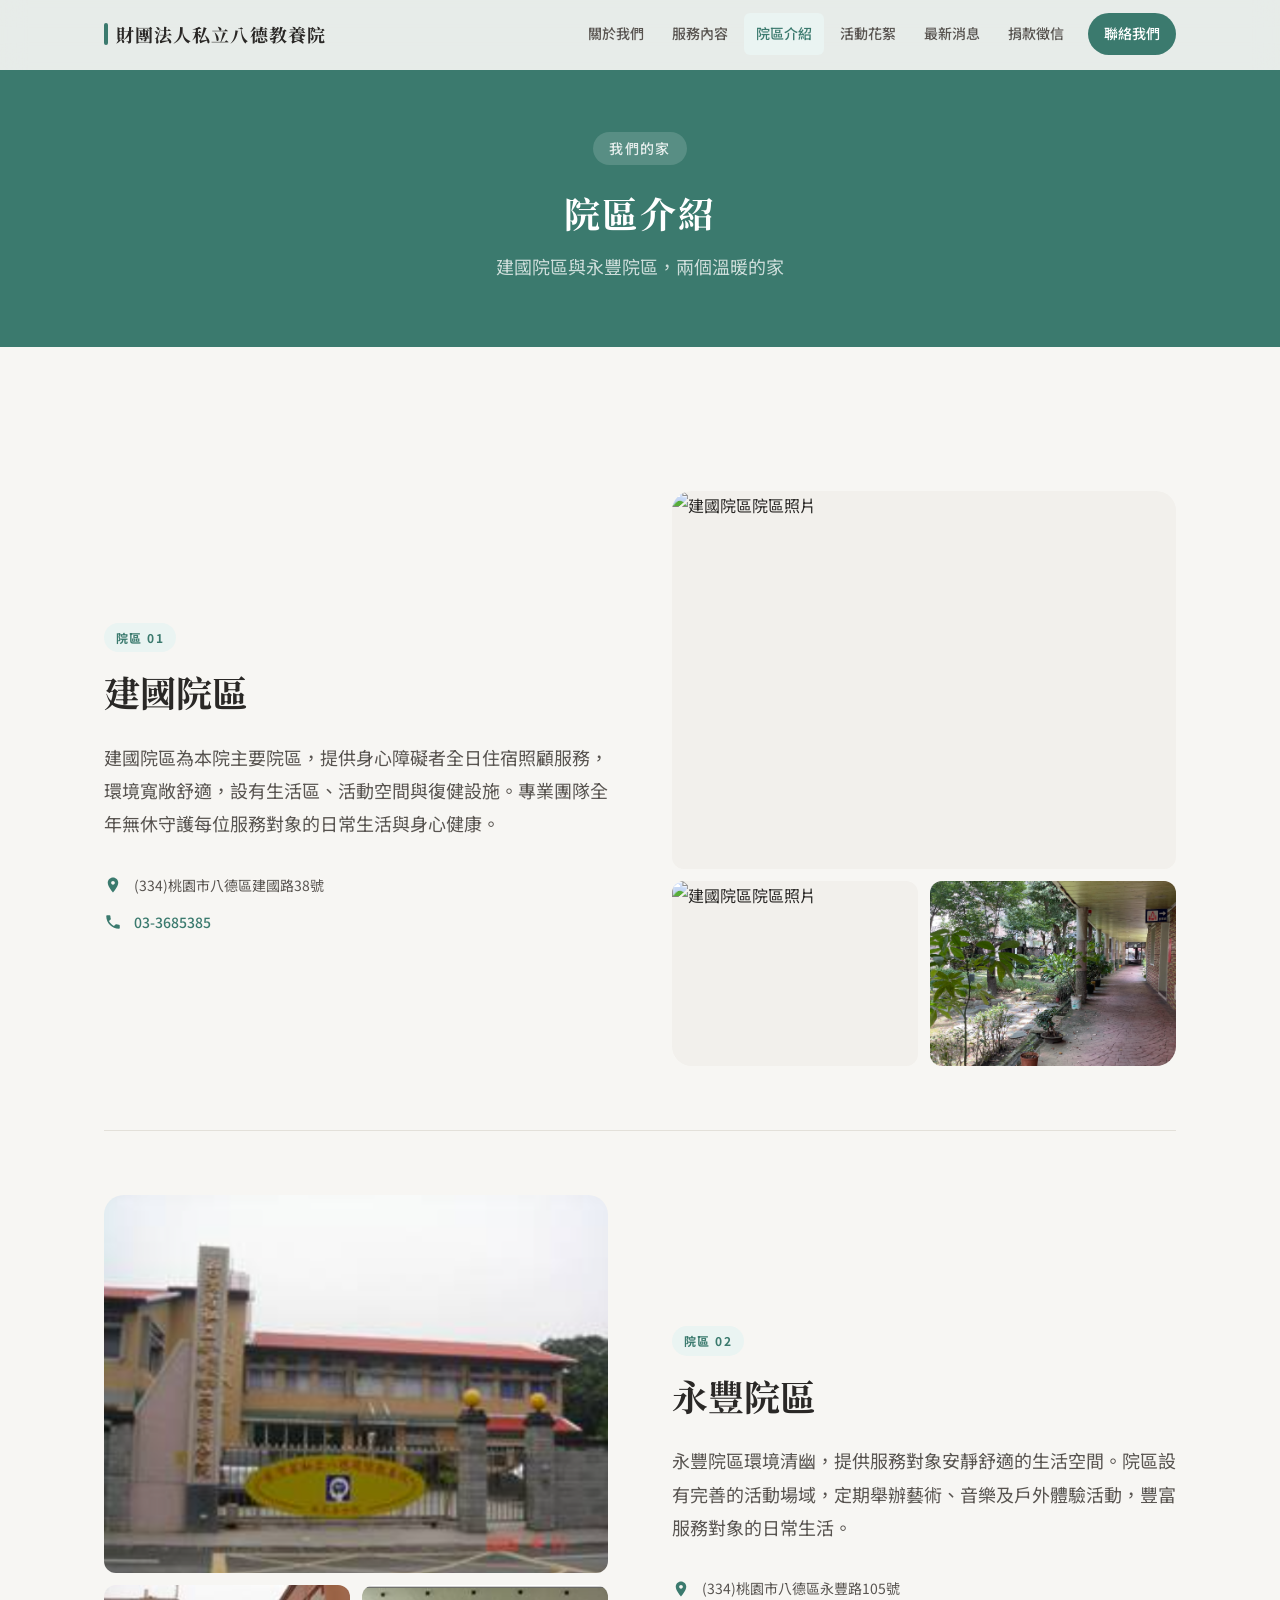
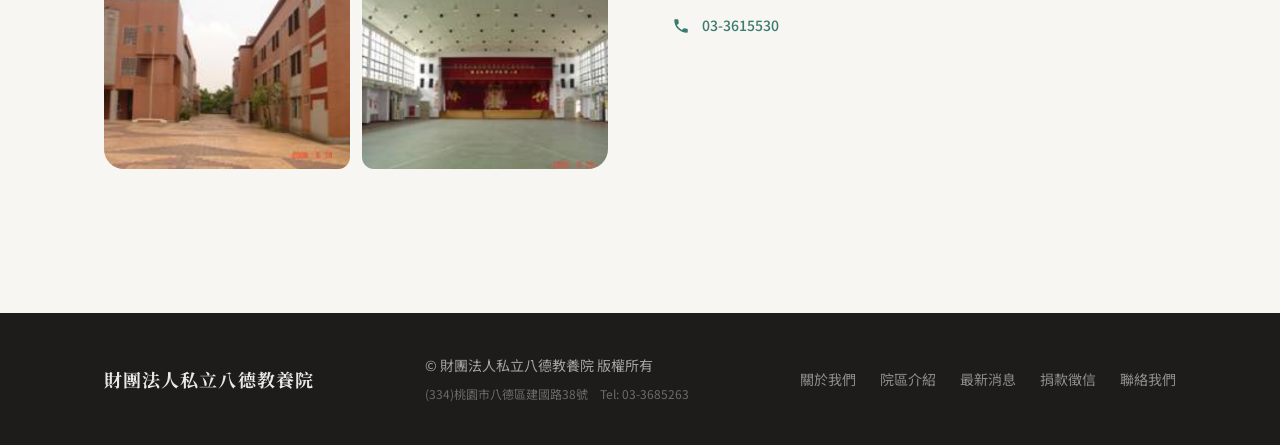
==== commit d523f6f4: "Add files via upload" ====
--- a/campus.html
+++ b/campus.html
@@ -19,8 +19,7 @@
   <header class="site-header" id="site-header">
     <div class="container header-inner">
       <a href="index.html" class="logo" aria-label="八德教養院首頁">
-        <span class="logo-mark" aria-hidden="true">八德</span>
-        <span class="logo-text">教養院</span>
+        <span class="logo-text">財團法人私立八德教養院</span>
       </a>
       <nav class="main-nav" id="main-nav" aria-label="主要導覽">
         <a href="index.html#about">關於我們</a>
@@ -82,8 +81,7 @@
   <footer class="site-footer" role="contentinfo">
     <div class="container footer-inner">
       <div class="footer-brand">
-        <span class="logo-mark" aria-hidden="true">八德</span>
-        <span class="logo-text">教養院</span>
+        <span class="logo-text">財團法人私立八德教養院</span>
       </div>
       <div class="footer-info">
         <p>© 財團法人私立八德教養院 版權所有</p>
--- a/style.css
+++ b/style.css
@@ -294,24 +294,20 @@
   text-decoration: none;
 }
 
-.logo-mark {
-  display: flex;
-  align-items: center;
-  justify-content: center;
-  width: 40px;
-  height: 40px;
+.logo::before {
+  content: "";
+  width: 4px;
+  height: 1.4em;
   background: var(--color-primary);
-  color: white;
-  font-size: 14px;
-  font-weight: 700;
-  border-radius: var(--radius-sm);
+  border-radius: 2px;
   flex-shrink: 0;
-  letter-spacing: 0.02em;
 }
 
 .logo-text {
+  font-family: var(--font-serif);
   font-size: var(--size-md);
   font-weight: 700;
+  letter-spacing: 0.06em;
   color: var(--text-main);
 }
 
@@ -428,141 +424,163 @@
 }
 
 /* ============================================================
-   Hero 區塊
+   Hero 區塊（v2：院區正面照 + 標語）
    ============================================================ */
 .hero {
+  --hero-deep: #1E362A;
+  --hero-soft: #7FA98E;
+  --hero-cream: #F7F5F0;
+  --hero-sand: #D9CDB8;
+
   position: relative;
-  min-height: 100svh;
-  min-height: 100vh;
+  min-height: 92svh;
+  min-height: 92vh;
   display: flex;
   align-items: center;
   overflow: hidden;
-  background: var(--bg-page);
+  background: var(--hero-deep);
   padding-top: 68px;
 }
 
-/* 背景裝飾圓 */
 .hero-bg {
   position: absolute;
   inset: 0;
-  pointer-events: none;
-  overflow: hidden;
-}
-
-.hero-circle {
+  background-image: url("assets/hero.jpg");
+  background-size: cover;
+  background-position: 62% 58%;
+  transform: scale(1.04);
+}
+
+.hero-veil {
   position: absolute;
-  border-radius: 50%;
-  opacity: 0.07;
-}
-
-.hero-circle--1 {
-  width: 640px;
-  height: 640px;
-  background: var(--color-primary);
-  top: -160px;
-  right: -120px;
-}
-
-.hero-circle--2 {
-  width: 400px;
-  height: 400px;
-  background: var(--color-accent);
-  bottom: -80px;
-  left: -80px;
-}
-
-.hero-circle--3 {
-  width: 200px;
-  height: 200px;
-  background: var(--color-warm);
-  top: 40%;
-  left: 60%;
-  opacity: 0.05;
-}
-
-.hero-content {
+  inset: 0;
+  background:
+    linear-gradient(100deg,
+      rgba(20, 38, 29, .92) 0%,
+      rgba(30, 54, 42, .82) 38%,
+      rgba(30, 54, 42, .45) 68%,
+      rgba(30, 54, 42, .38) 100%);
+}
+
+.hero-inner {
   position: relative;
-  z-index: 1;
-  text-align: center;
-  padding: var(--space-16) var(--space-6);
-  width: 100%;
-}
-
-.hero-badge {
+  width: min(1080px, 100%);
+  margin: 0 auto;
+  padding: clamp(2.5rem, 7vw, 5rem) clamp(1.4rem, 5vw, 3rem);
+}
+
+.hero-eyebrow {
+  display: inline-flex;
+  align-items: center;
+  gap: .75rem;
+  color: var(--hero-sand);
+  font-size: clamp(.85rem, 1.6vw, 1rem);
+  letter-spacing: .35em;
+  font-weight: 500;
+  margin-bottom: clamp(1.6rem, 4vw, 2.6rem);
+  animation: heroRise .8s ease .1s both;
+}
+
+.hero-eyebrow::before {
+  content: "";
+  width: 2.4rem;
+  height: 1px;
+  background: var(--hero-sand);
+  opacity: .7;
+}
+
+.hero-slogan {
+  font-family: var(--font-serif);
+  font-weight: 900;
+  color: #fff;
+  line-height: 1.28;
+  font-size: clamp(2.2rem, 6.4vw, 4.4rem);
+  letter-spacing: .08em;
+}
+
+.hero-slogan span {
+  display: block;
+  animation: heroRise .8s ease both;
+}
+
+.hero-slogan span:nth-child(1) { animation-delay: .25s; }
+.hero-slogan span:nth-child(2) { animation-delay: .45s; padding-left: .9em; }
+.hero-slogan span:nth-child(3) { animation-delay: .65s; padding-left: 1.8em; }
+
+.hero-slogan em {
+  font-style: normal;
+  color: var(--hero-soft);
+}
+
+.hero-lede {
+  margin-top: clamp(1.4rem, 3.5vw, 2.2rem);
+  max-width: 34em;
+  color: rgba(247, 245, 240, .88);
+  font-size: clamp(.95rem, 1.8vw, 1.1rem);
+  line-height: 2;
+  animation: heroRise .8s ease .85s both;
+}
+
+.hero-actions {
+  margin-top: clamp(2rem, 5vw, 3rem);
+  display: flex;
+  flex-wrap: wrap;
+  gap: 1rem;
+  animation: heroRise .8s ease 1s both;
+}
+
+.btn-hero {
   display: inline-block;
-  font-size: var(--size-sm);
-  font-weight: 500;
-  color: var(--color-primary);
-  background: var(--color-primary-lt);
-  border: 1px solid rgba(59, 122, 110, 0.2);
-  padding: var(--space-1) var(--space-4);
-  border-radius: 100px;
-  margin-bottom: var(--space-6);
-  letter-spacing: 0.05em;
-}
-
-.hero-title {
-  font-family: var(--font-serif);
-  font-size: var(--size-hero);
-  font-weight: 600;
-  color: var(--text-main);
-  margin-bottom: var(--space-6);
-  letter-spacing: 0.08em;
-}
-
-.hero-subtitle {
-  font-size: clamp(var(--size-md), 2.5vw, var(--size-xl));
-  color: var(--text-sub);
-  line-height: 1.8;
-  max-width: 560px;
-  margin: 0 auto var(--space-10);
-}
-
-.hero-actions {
-  display: flex;
-  gap: var(--space-4);
-  justify-content: center;
-  flex-wrap: wrap;
-}
-
-.hero-actions .btn {
-  font-size: var(--size-md);
-  padding: var(--space-4) var(--space-10);
-}
-
-/* 向下滾動提示 */
-.hero-scroll-hint {
-  position: absolute;
-  bottom: var(--space-8);
-  left: 50%;
-  transform: translateX(-50%);
-}
-
-.hero-scroll-hint span {
-  display: block;
-  width: 26px;
-  height: 42px;
-  border: 2px solid var(--gray-300);
-  border-radius: 13px;
-  position: relative;
-}
-
-.hero-scroll-hint span::after {
-  content: '';
-  position: absolute;
-  top: 6px;
-  left: 50%;
-  transform: translateX(-50%);
-  width: 4px;
-  height: 8px;
-  background: var(--gray-400);
+  padding: .9em 2.2em;
+  font-size: clamp(.92rem, 1.6vw, 1rem);
+  letter-spacing: .15em;
+  text-decoration: none;
   border-radius: 2px;
-  animation: scrollHint 1.8s ease-in-out infinite;
-}
-
-@keyframes scrollHint {
-  0%, 100% { top: 6px; opacity: 1; }
-  80% { top: 22px; opacity: 0; }
+  transition: .25s;
+}
+
+.btn-hero--solid {
+  background: var(--hero-cream);
+  color: var(--hero-deep);
+  font-weight: 700;
+}
+
+.btn-hero--solid:hover {
+  background: #fff;
+}
+
+.btn-hero--line {
+  border: 1px solid rgba(247, 245, 240, .65);
+  color: var(--hero-cream);
+}
+
+.btn-hero--line strong {
+  color: var(--hero-sand);
+  font-weight: 700;
+  letter-spacing: .05em;
+}
+
+@keyframes heroRise {
+  from { opacity: 0; transform: translateY(18px); }
+  to   { opacity: 1; transform: none; }
+}
+
+@media (prefers-reduced-motion: reduce) {
+  .hero-eyebrow,
+  .hero-slogan span,
+  .hero-lede,
+  .hero-actions {
+    animation: none;
+  }
+}
+
+@media (max-width: 640px) {
+  .hero {
+    min-height: 88svh;
+    min-height: 88vh;
+  }
+  .hero-slogan span:nth-child(2) { padding-left: .5em; }
+  .hero-slogan span:nth-child(3) { padding-left: 1em; }
 }
 
 /* ============================================================
@@ -1002,9 +1020,8 @@
   gap: var(--space-2);
 }
 
-.site-footer .logo-mark {
-  background: rgba(255,255,255,0.12);
-  color: rgba(255,255,255,0.8);
+.site-footer .logo::before {
+  background: rgba(255,255,255,0.35);
 }
 
 .site-footer .logo-text {
@@ -1086,30 +1103,6 @@
     font-size: var(--size-xl);
   }
 
-  .hero-content {
-    padding: var(--space-12) var(--space-4);
-  }
-
-  .hero-title {
-    font-size: 2.5rem;
-  }
-
-  .hero-subtitle {
-    font-size: var(--size-base);
-  }
-
-  .hero-actions .btn {
-    padding: var(--space-3) var(--space-8);
-    font-size: var(--size-base);
-  }
-
-  .hero-circle--1 {
-    width: 300px;
-    height: 300px;
-    top: -60px;
-    right: -60px;
-  }
-
   .services-grid {
     grid-template-columns: 1fr;
     gap: var(--space-4);
@@ -1183,21 +1176,6 @@
     padding: 0 var(--space-4);
   }
 
-  .hero-title {
-    font-size: 2rem;
-    letter-spacing: 0.05em;
-  }
-
-  .hero-actions {
-    flex-direction: column;
-    align-items: center;
-  }
-
-  .hero-actions .btn {
-    width: 100%;
-    max-width: 280px;
-  }
-
   .gallery-grid {
     grid-template-columns: 1fr;
   }
--- a/style-extra.css
+++ b/style-extra.css
@@ -226,8 +226,18 @@
 .campus-contact-icon {
   width: 18px;
   height: 18px;
+  min-width: 18px;
+  min-height: 18px;
+  max-width: 18px;
+  max-height: 18px;
   color: var(--color-primary);
   flex-shrink: 0;
+}
+
+.campus-contact-icon svg {
+  width: 18px;
+  height: 18px;
+  display: block;
 }
 
 /* 照片格 */
@@ -336,20 +346,117 @@
 .news-page-summary {
   color: var(--text-sub);
   line-height: 1.8;
+  white-space: pre-line;
+}
+
+.news-page-body {
+  color: var(--text-sub);
+  line-height: 1.9;
+  margin-top: var(--space-5);
+  padding-top: var(--space-5);
+  border-top: 1px dashed var(--border);
+}
+
+.news-page-body p {
+  margin: 0 0 1em;
+  white-space: pre-line;
+}
+
+.news-page-body ul,
+.news-page-body ol {
+  margin: 0 0 1em;
+  padding-left: 1.4em;
+}
+
+.news-page-body li {
+  margin-bottom: 0.4em;
+}
+
+.news-page-body strong { color: var(--text-main); }
+
+.news-page-body img {
+  max-width: 100%;
+  border-radius: var(--radius-md);
 }
 
 .news-page-images {
-  display: grid;
-  grid-template-columns: repeat(auto-fill, minmax(160px, 1fr));
+  display: flex;
+  flex-wrap: wrap;
   gap: var(--space-3);
   margin-top: var(--space-6);
 }
 
+.news-page-image {
+  flex: 0 1 220px;
+  display: flex;
+  align-items: flex-start;
+  justify-content: center;
+  background: var(--bg-subtle, #f4f4f2);
+  border: 1px solid var(--border);
+  border-radius: var(--radius-md);
+  overflow: hidden;
+  max-height: 420px;
+}
+
 .news-page-images img {
+  display: block;
   width: 100%;
-  aspect-ratio: 4/3;
-  object-fit: cover;
+  height: auto;
+  max-height: 420px;
+  object-fit: contain;
+}
+
+.news-page-image-clickable {
+  cursor: zoom-in;
+  transition: transform var(--transition);
+}
+
+.news-page-image-clickable:hover {
+  transform: scale(1.03);
+}
+
+/* ── 圖片放大預覽（Lightbox） ── */
+.img-lightbox {
+  position: fixed;
+  inset: 0;
+  z-index: 999;
+  display: none;
+  align-items: center;
+  justify-content: center;
+  padding: var(--space-6);
+  background: rgba(20, 25, 22, 0.9);
+}
+
+.img-lightbox.is-open {
+  display: flex;
+}
+
+.img-lightbox img {
+  max-width: 100%;
+  max-height: 90vh;
+  object-fit: contain;
   border-radius: var(--radius-md);
+  box-shadow: var(--shadow-md);
+}
+
+.img-lightbox-close {
+  position: absolute;
+  top: var(--space-5);
+  right: var(--space-5);
+  width: 44px;
+  height: 44px;
+  border: none;
+  border-radius: 50%;
+  background: rgba(255, 255, 255, 0.15);
+  color: #fff;
+  font-size: 28px;
+  line-height: 1;
+  cursor: pointer;
+  transition: background var(--transition);
+}
+
+.img-lightbox-close:hover {
+  background: rgba(255, 255, 255, 0.3);
 }
 
 .news-page-empty {
@@ -412,6 +519,8 @@
 
 .gallery-album-info {
   padding: var(--space-5) var(--space-6);
+  min-width: 0;
+  overflow-wrap: break-word;
 }
 
 .gallery-album-title {
@@ -485,6 +594,80 @@
   background: rgba(255,255,255,0.25);
 }
 
+.lightbox-stage {
+  margin: 0;
+  display: flex;
+  flex-direction: column;
+  align-items: center;
+  gap: var(--space-4);
+  max-width: 90vw;
+}
+
+.lightbox-caption {
+  display: flex;
+  align-items: baseline;
+  gap: var(--space-4);
+  color: rgba(255,255,255,0.85);
+  font-size: var(--size-sm);
+}
+
+.lightbox-caption #lightbox-counter {
+  color: rgba(255,255,255,0.55);
+  letter-spacing: 0.08em;
+}
+
+.lightbox-nav {
+  position: absolute;
+  top: 50%;
+  transform: translateY(-50%);
+  background: rgba(255,255,255,0.12);
+  border: none;
+  color: white;
+  width: 48px;
+  height: 48px;
+  border-radius: 50%;
+  font-size: 30px;
+  line-height: 1;
+  cursor: pointer;
+  display: flex;
+  align-items: center;
+  justify-content: center;
+  padding-bottom: 4px;
+  transition: background var(--transition);
+  z-index: 1;
+}
+
+.lightbox-nav:hover {
+  background: rgba(255,255,255,0.25);
+}
+
+.lightbox-prev { left: var(--space-6); }
+.lightbox-next { right: var(--space-6); }
+
+@media (max-width: 640px) {
+  .lightbox-prev { left: var(--space-2); }
+  .lightbox-next { right: var(--space-2); }
+  .lightbox-nav { width: 40px; height: 40px; font-size: 24px; }
+  .album-lightbox img { max-width: 96vw; }
+}
+
+/* 相簿封面右下角張數標籤 */
+.gallery-album-cover {
+  position: relative;
+}
+
+.gallery-album-count {
+  position: absolute;
+  right: var(--space-3);
+  bottom: var(--space-3);
+  background: rgba(0,0,0,0.55);
+  color: white;
+  font-size: var(--size-xs);
+  padding: 2px var(--space-3);
+  border-radius: 100px;
+  letter-spacing: 0.05em;
+}
+
 /* ── 捐款徵信頁 ── */
 .donate-layout {
   display: grid;
@@ -662,4 +845,21 @@
     grid-template-columns: 1fr;
     gap: var(--space-8);
   }
-}
+  .news-page-item {
+    padding: var(--space-5);
+  }
+  .news-page-title {
+    font-size: var(--size-md);
+  }
+  .news-page-images {
+    flex-direction: column;
+  }
+  .news-page-image {
+    flex-basis: auto;
+    width: 100%;
+    max-height: none;
+  }
+  .news-page-images img {
+    max-height: none;
+  }
+}
